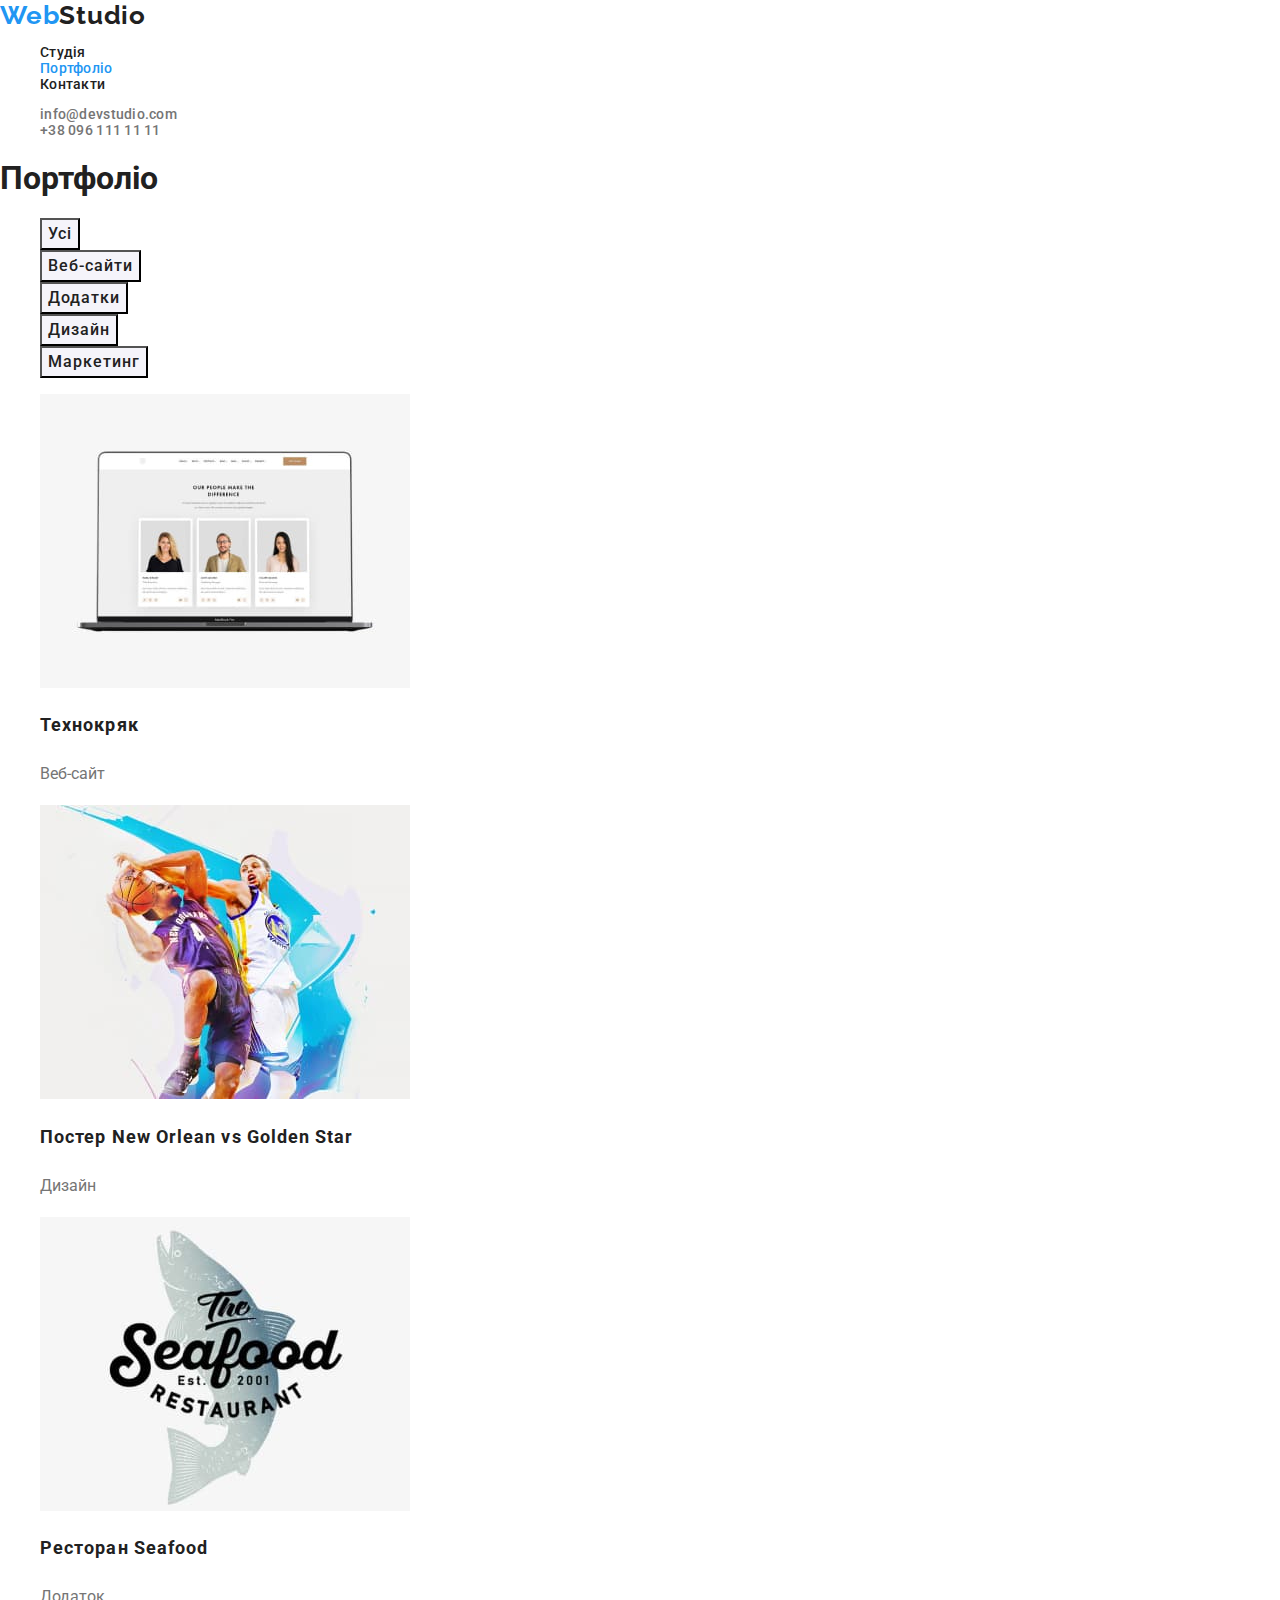
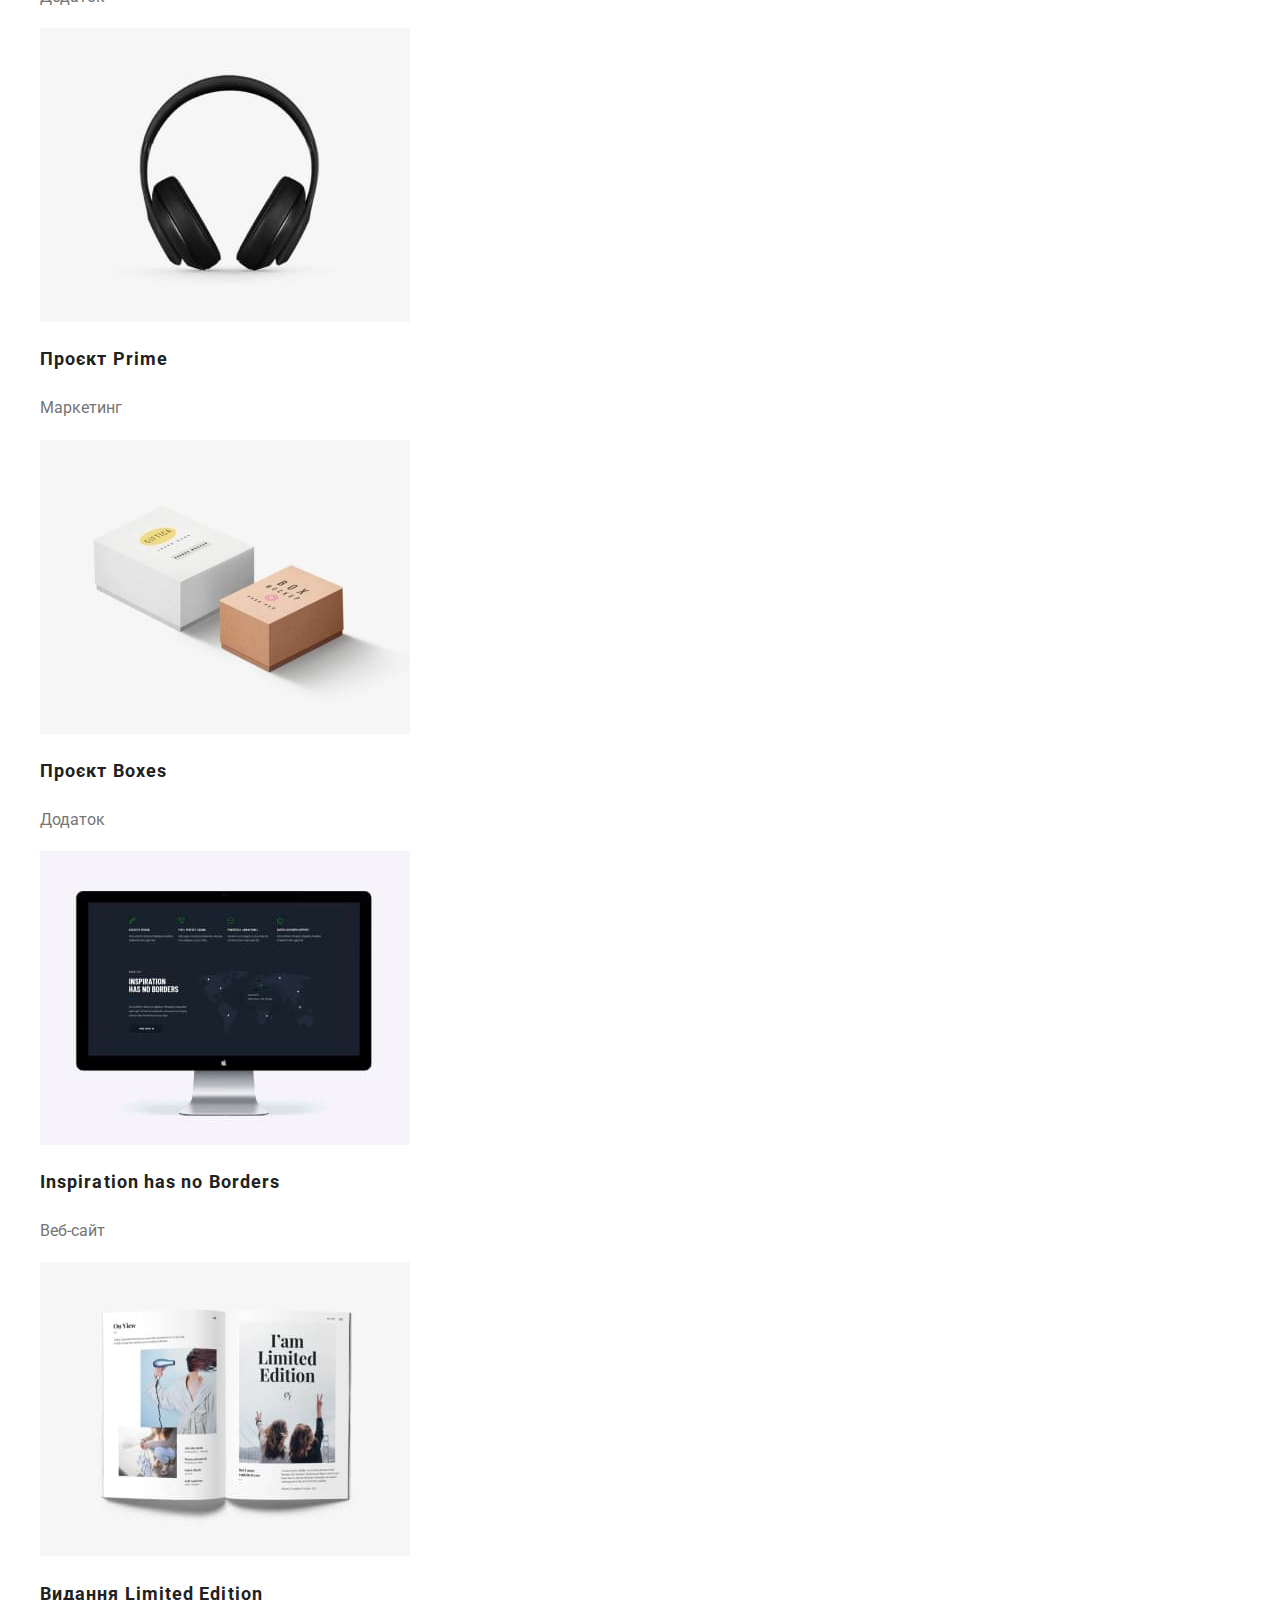
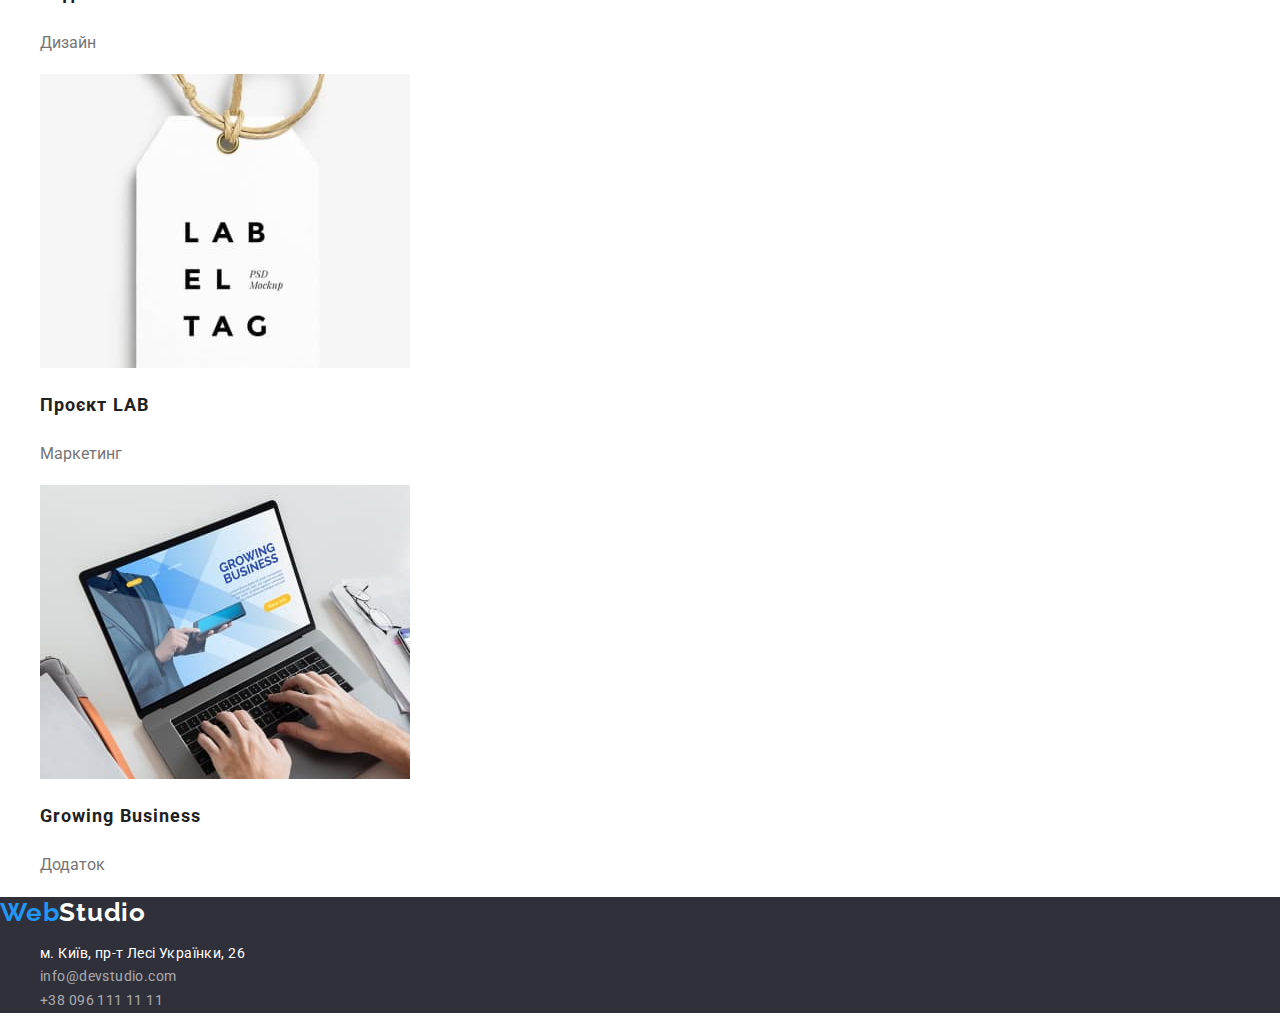
==== portfolio.html @ 696384c7 "go" ====
<!DOCTYPE html>
<html lang="uk">
  <head>
    <meta charset="UTF-8" />
    <meta http-equiv="X-UA-Compatible" content="IE=edge" />
    <meta name="viewport" content="width=device-width, initial-scale=1.0" />
    <link
      rel="stylesheet"
      href="https://cdnjs.cloudflare.com/ajax/libs/modern-normalize/1.0.0/modern-normalize.min.css"
    />
    <link rel="preconnect" href="https://fonts.googleapis.com" />
    <link rel="preconnect" href="https://fonts.gstatic.com" crossorigin />
    <link
      href="https://fonts.googleapis.com/css2?family=Raleway:wght@700&family=Roboto:wght@400;500;700;900&display=swap"
      rel="stylesheet"
    />
    <link rel="stylesheet" href="./css/styles.css" />
    <title>Портфоліо</title>
  </head>

  <body>
    <header class="page-header">
      <nav>
        <a href="./index.html" lang="en" class="logo"
          ><span class="logo-first-words">Web</span>Studio</a
        >

        <ul class="site-nav list">
          <li><a href="./index.html" class="link">Студія</a></li>
          <li><a href="./portfolio.html" class="link current">Портфоліо</a></li>
          <li><a href="" class="link">Контакти</a></li>
        </ul>
      </nav>

      <ul class="auth-nav list">
        <li><a href="mailto:info@devstudio.com" class="link">info@devstudio.com</a></li>
        <li><a href="tel:+380961111111" class="link">+38 096 111 11 11</a></li>
      </ul>
    </header>

    <main>
      <section class="section">
        <h1 class="section-title hidden">Портфоліо</h1>
        <ul class="page list">
          <li><button type="button" class="button second">Усі</button></li>
          <li><button type="button" class="button second">Веб-сайти</button></li>
          <li><button type="button" class="button second">Додатки</button></li>
          <li><button type="button" class="button second">Дизайн</button></li>
          <li><button type="button" class="button second">Маркетинг</button></li>
        </ul>

        <ul class="technology list">
          <li>
            <a href="#" class="link technology">
              <img src="./images/tehno.jpg" alt="Веб сайт у ноутбуці" width="370" height="294" />
              <h2 class="section-title technology">Технокряк</h2>
              <p class="technology prg">Веб-сайт</p>
            </a>
          </li>
          <li>
            <a href="#" class="link technology">
              <img src="./images/neworlean.jpg" alt="Баскетбол" width="370" height="294" />
              <h2 class="section-title technology">
                Постер <span lang="en">New Orlean vs Golden Star</span>
              </h2>
              <p class="technology prg">Дизайн</p>
            </a>
          </li>
          <li>
            <a href="#" class="link technology">
              <img src="./images/seafood.jpg" alt="Лого ресторану" width="370" height="294" />
              <h2 class="section-title technology">Ресторан <span lang="en">Seafood</span></h2>
              <p class="technology prg">Додаток</p>
            </a>
          </li>
          <li>
            <a href="#" class="link technology">
              <img src="./images/prime.jpg" alt="Бездротові навушники" width="370" height="294" />
              <h2 class="section-title technology">Проєкт <span lang="en">Prime</span></h2>
              <p class="technology prg">Маркетинг</p>
            </a>
          </li>
          <li>
            <a href="#" class="link technology">
              <img src="./images/boxes.jpg" alt="Коробки" width="370" height="294" />
              <h2 class="section-title technology">Проєкт <span lang="en">Boxes</span></h2>
              <p class="technology prg">Додаток</p>
            </a>
          </li>
          <li>
            <a href="#" class="link technology">
              <img src="./images/borders.jpg" alt="Моноблок" width="370" height="294" />
              <h2 class="section-title technology" lang="en">Inspiration has no Borders</h2>
              <p class="technology prg">Веб-сайт</p>
            </a>
          </li>
          <li>
            <a href="#" class="link technology">
              <img src="./images/limited.jpg" alt="Відкритий журнал" width="370" height="294" />
              <h2 class="section-title technology">
                Видання <span lang="en">Limited Edition</span>
              </h2>
              <p class="technology prg">Дизайн</p>
            </a>
          </li>
          <li>
            <a href="#" class="link technology">
              <img src="./images/lab.jpg" alt="Етикетка" width="370" height="294" />
              <h2 class="section-title technology">Проєкт LAB</h2>
              <p class="technology prg">Маркетинг</p>
            </a>
          </li>
          <li>
            <a href="#" class="link technology">
              <img src="./images/business.jpg" alt="Друк на ноутбуці" width="370" height="294" />
              <h2 class="section-title technology" lang="en">Growing Business</h2>
              <p class="technology prg">Додаток</p>
            </a>
          </li>
        </ul>
      </section>
    </main>

    <footer class="page-footer">
      <a href="./index.html" lang="en" class="logo-footer"
        ><span class="logo-first-words">Web</span>Studio</a
      >

      <address class="footer-address">
        <ul class="footer-address list">
          <li>
            <a
              class="link-place"
              href="https://goo.gl/maps/CPtrU1FHBa2aNyZL9"
              target="_blank"
              rel="noopener noreferrer nofollow"
              >м. Київ, пр-т Лесі Українки, 26</a
            >
          </li>
          <li><a href="mailto:info@devstudio.com" class="link footer">info@devstudio.com</a></li>
          <li><a href="tel:+380961111111" class="link footer">+38 096 111 11 11</a></li>
        </ul>
      </address>
    </footer>
  </body>
</html>
---- css/styles.css ----
:root {
  --black: #212121;
  --p-color: #757575;
  --main-white: #ffffff;
  --blue: #2196f3;
  --color-a-ftr: rgba(255, 255, 255, 0.6);
  --bg-batton: #f5f4fa;
  --color-ftr: #2f303a;
  --main-bg: #f5f5f5;
  --not-main-bg: #f5f4fa;
  --active-btn: #188ce8;
}

body {
  background-color: var(--main-white);
  color: var(--black);

  font-family: Roboto, sans-serif;
}

/* all */

.section-title {
  color: var(--black);
}

.prg {
  color: var(--p-color);
}

.link {
  text-decoration: none;
}

.list {
  list-style: none;
}

/* header */

.page-header {
  background-color: var(--main-white);
  letter-spacing: 0.02em;
  font-weight: 500;
  font-size: 14px;
  line-height: 1.14;
}

.logo {
  color: var(--black);
  font-family: Raleway, sans-serif;
  letter-spacing: 0.03em;
  font-weight: 700;
  font-size: 26px;
  line-height: 1.19;
  text-decoration: none;
}

.logo-footer {
  color: var(--main-white);
  font-family: Raleway, sans-serif;
  letter-spacing: 0.03em;
  font-weight: 700;
  font-size: 26px;
  line-height: 1.19;
  text-decoration: none;
}

.logo-first-words {
  color: var(--blue);
}

.site-nav .link {
  color: var(--black);
}

.auth-nav .link {
  color: var(--p-color);
}

.auth-nav .link:hover,
.auth-nav .link:focus,
.site-nav .link:hover,
.site-nav .link:focus,
.site-nav .link.current {
  color: var(--blue);
}

/* Main */

.hero {
  background-color: var(--color-ftr);

  text-align: center;
}

.hero-title {
  color: white;
  letter-spacing: 0.06em;
  font-weight: 900;
  font-size: 44px;
  line-height: 1.36;
  text-transform: uppercase;
}

/* button */

.button {
  background-color: var(--blue);
  color: var(--main-white);
  cursor: pointer;
  letter-spacing: 0.06em;
  font-weight: 700;
  font-size: 16px;
  line-height: 1.87;
}

.button.second {
  color: var(--black);
  background-color: var(--bg-batton);
  font-weight: 500;
  font-size: 16px;
  line-height: 1.62;
  font-family: inherit;
}

.button.second:hover,
.button.second:focus {
  background-color: var(--blue);
  color: var(--main-white);
}

.button:hover,
.button:focus {
  background-color: var(--active-btn);
  color: var(--main-white);
}

/* features */

.features {
  list-style: none;
}

.features .title {
  color: var(--black);
  font-weight: 700;
  font-size: 14px;
  line-height: 1.14;
  letter-spacing: 0.03em;
  text-transform: uppercase;
}

.features.prg {
  color: var(--p-color);
  font-size: 14px;
  line-height: 1.71;
  letter-spacing: 0.03em;
}

/* examples */

.section-title.examples,
.section-title.team {
  font-weight: 700;
  font-size: 36px;
  line-height: 1.16;
  letter-spacing: 0.03em;

  text-align: center;
}

/* team */

.section.team {
  background-color: var(--bg-batton);
}

.team-title {
  font-weight: 500;
  font-size: 16px;
  line-height: 1.18;
  letter-spacing: 0.03em;
}

.team.prg {
  font-size: 16px;
  line-height: 1.18;
  letter-spacing: 0.03em;
}

.team-bgr {
  background-color: var(--main-white);
}

/* footer */

.page-footer {
  background-color: var(--color-ftr);
}

.footer-address {
  font-size: 14px;
  line-height: 1.71;
  font-style: normal;
  text-decoration: none;
}

.link-place {
  color: var(--main-white);
  letter-spacing: 0.03em;

  text-decoration: none;
}

.link.footer {
  color: var(--color-a-ftr);
  letter-spacing: 0.03em;
}

.link-place:hover,
.link-place:focus,
.link.footer:hover,
.link.footer:focus {
  color: var(--blue);
}

/* tehnology */

.link.technology {
  text-decoration: none;
}

.section-title.technology {
  font-weight: 700;
  font-size: 18px;
  line-height: 2;
  letter-spacing: 0.06em;
}

.technology.prg {
  font-weight: 400;
  font-size: 16px;
  line-height: 1.88;
}
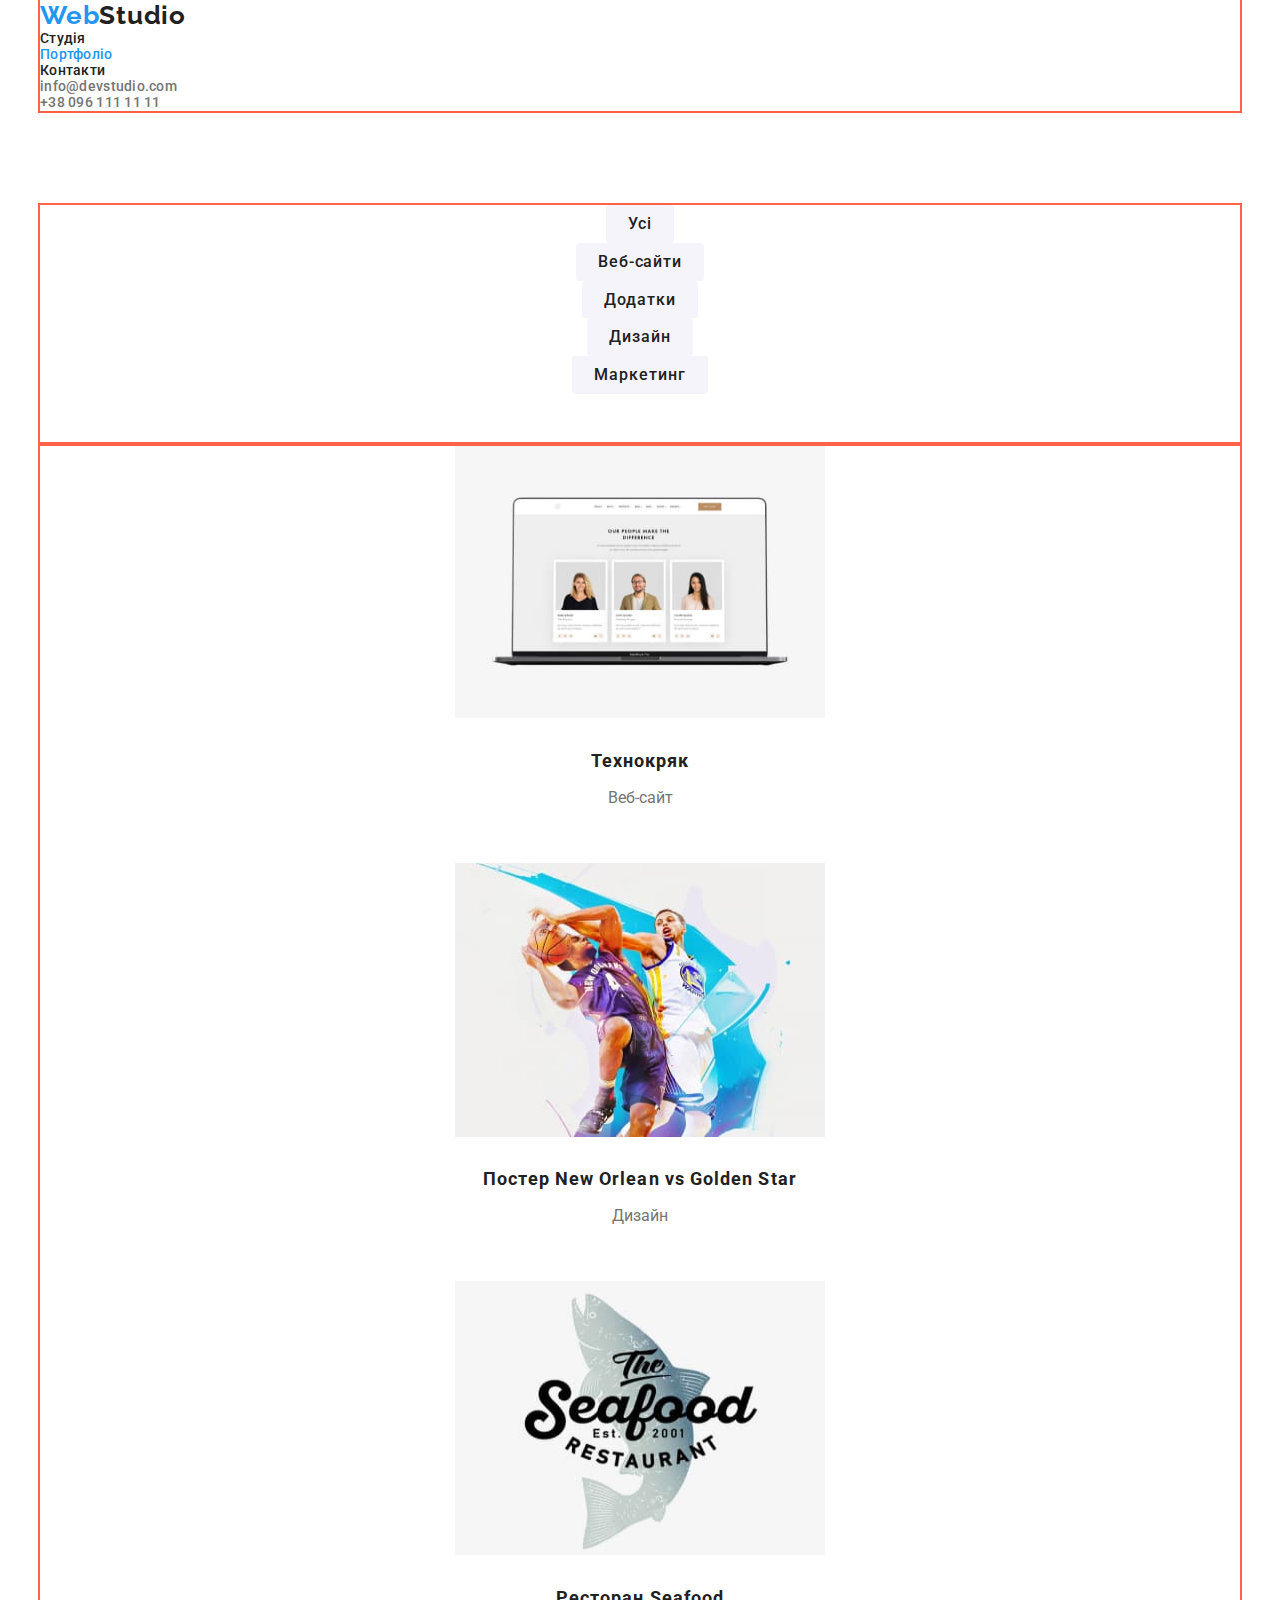
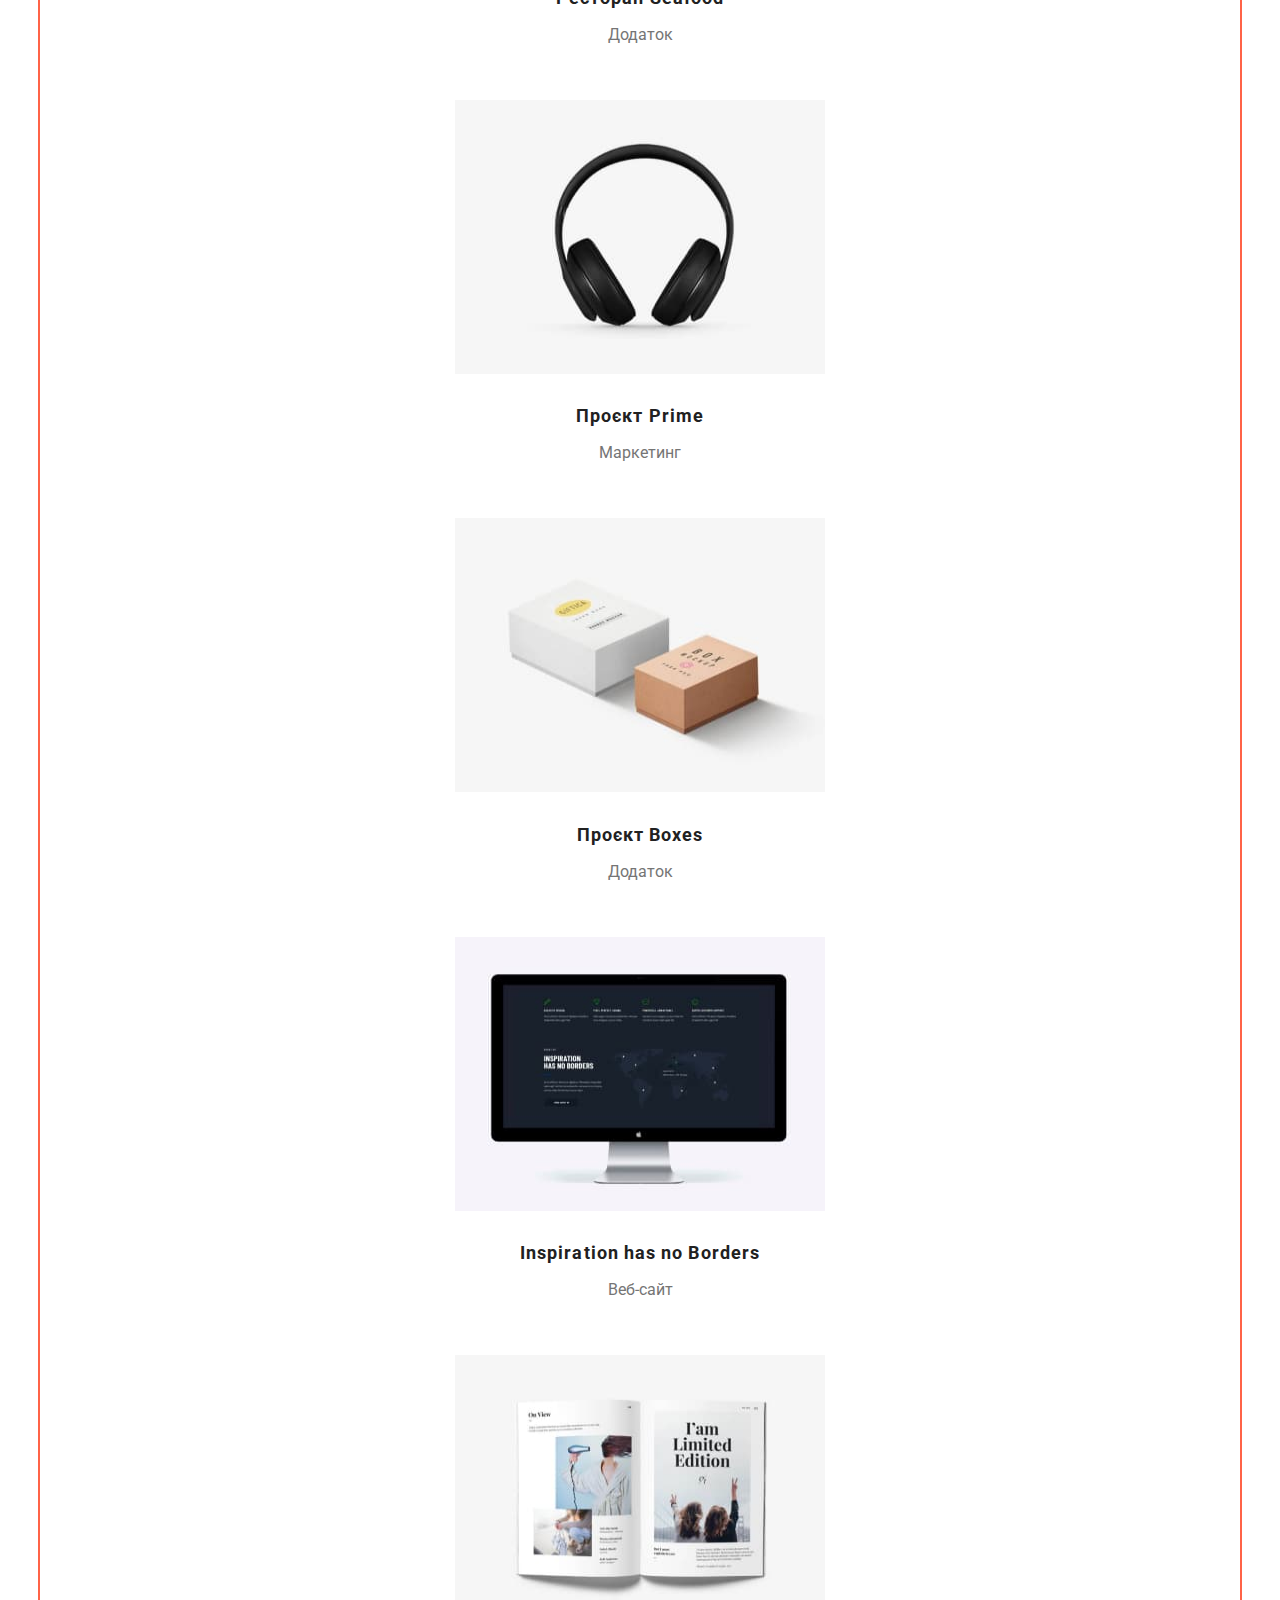
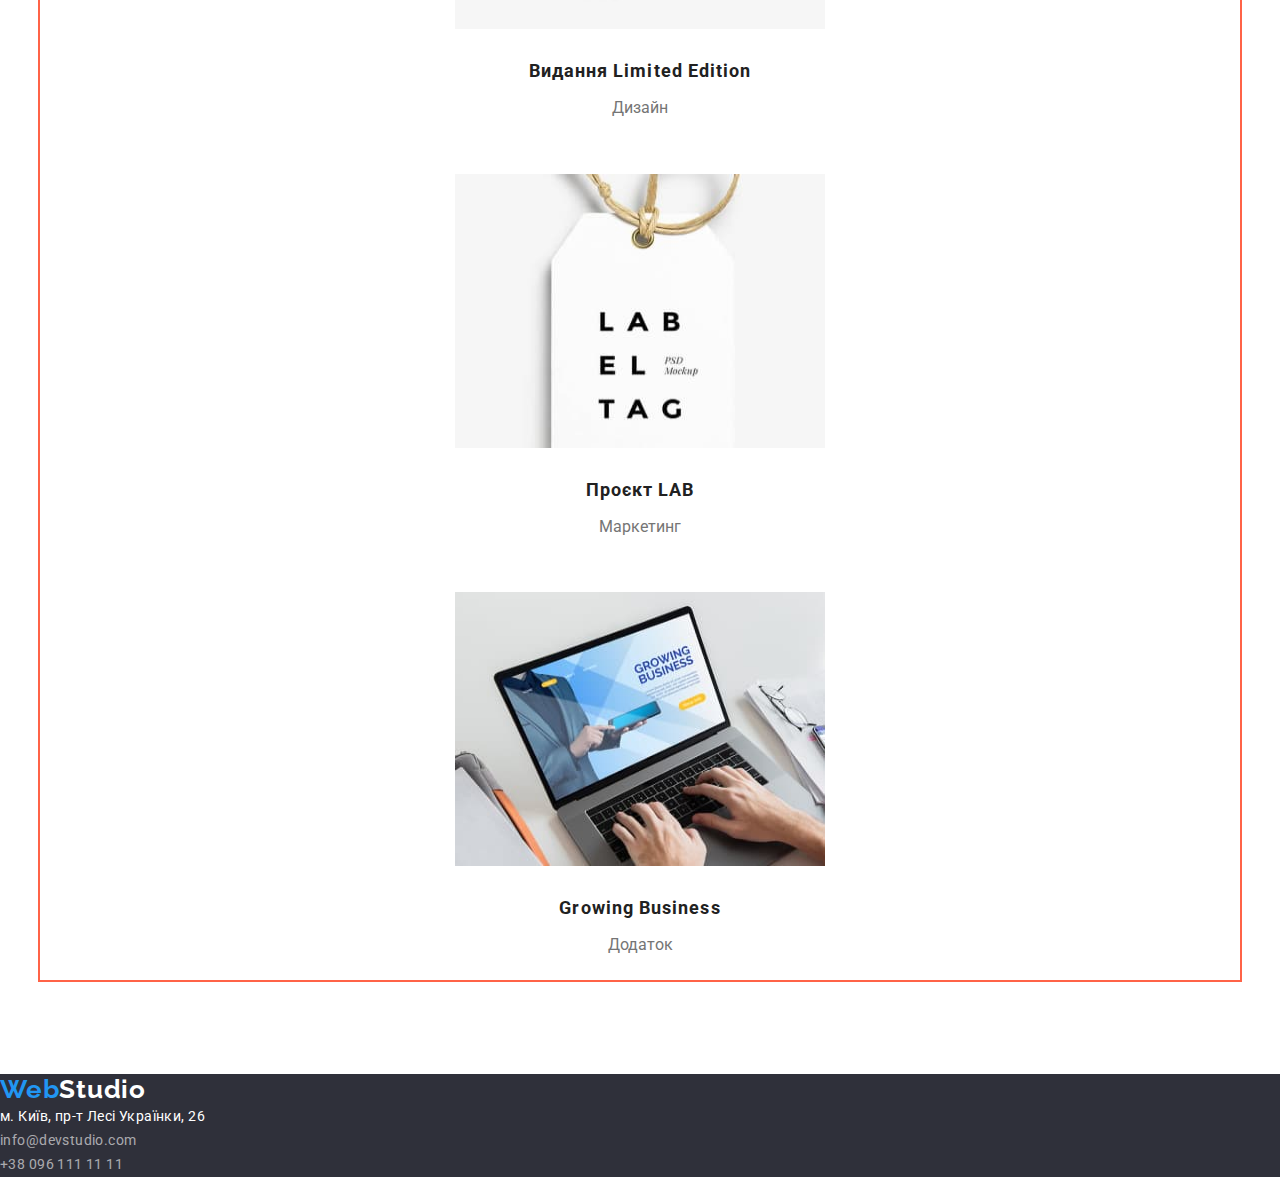
==== commit 4998e635: "work" ====
--- a/portfolio.html
+++ b/portfolio.html
@@ -20,104 +20,182 @@
 
   <body>
     <header class="page-header">
-      <nav>
-        <a href="./index.html" lang="en" class="logo"
-          ><span class="logo-first-words">Web</span>Studio</a
-        >
-
-        <ul class="site-nav list">
-          <li><a href="./index.html" class="link">Студія</a></li>
-          <li><a href="./portfolio.html" class="link current">Портфоліо</a></li>
-          <li><a href="" class="link">Контакти</a></li>
+      <div class="conteiner">
+        <nav>
+          <a href="./index.html" lang="en" class="logo"
+            ><span class="logo-first-words">Web</span>Studio</a
+          >
+
+          <ul class="site-nav list">
+            <li><a href="./index.html" class="link">Студія</a></li>
+            <li><a href="./portfolio.html" class="link current">Портфоліо</a></li>
+            <li><a href="" class="link">Контакти</a></li>
+          </ul>
+        </nav>
+
+        <ul class="auth-nav list">
+          <li><a href="mailto:info@devstudio.com" class="link">info@devstudio.com</a></li>
+          <li><a href="tel:+380961111111" class="link">+38 096 111 11 11</a></li>
         </ul>
-      </nav>
-
-      <ul class="auth-nav list">
-        <li><a href="mailto:info@devstudio.com" class="link">info@devstudio.com</a></li>
-        <li><a href="tel:+380961111111" class="link">+38 096 111 11 11</a></li>
-      </ul>
+      </div>
     </header>
 
     <main>
       <section class="section">
-        <h1 class="section-title hidden">Портфоліо</h1>
-        <ul class="page list">
-          <li><button type="button" class="button second">Усі</button></li>
-          <li><button type="button" class="button second">Веб-сайти</button></li>
-          <li><button type="button" class="button second">Додатки</button></li>
-          <li><button type="button" class="button second">Дизайн</button></li>
-          <li><button type="button" class="button second">Маркетинг</button></li>
-        </ul>
-
-        <ul class="technology list">
-          <li>
-            <a href="#" class="link technology">
-              <img src="./images/tehno.jpg" alt="Веб сайт у ноутбуці" width="370" height="294" />
-              <h2 class="section-title technology">Технокряк</h2>
-              <p class="technology prg">Веб-сайт</p>
-            </a>
-          </li>
-          <li>
-            <a href="#" class="link technology">
-              <img src="./images/neworlean.jpg" alt="Баскетбол" width="370" height="294" />
-              <h2 class="section-title technology">
-                Постер <span lang="en">New Orlean vs Golden Star</span>
-              </h2>
-              <p class="technology prg">Дизайн</p>
-            </a>
-          </li>
-          <li>
-            <a href="#" class="link technology">
-              <img src="./images/seafood.jpg" alt="Лого ресторану" width="370" height="294" />
-              <h2 class="section-title technology">Ресторан <span lang="en">Seafood</span></h2>
-              <p class="technology prg">Додаток</p>
-            </a>
-          </li>
-          <li>
-            <a href="#" class="link technology">
-              <img src="./images/prime.jpg" alt="Бездротові навушники" width="370" height="294" />
-              <h2 class="section-title technology">Проєкт <span lang="en">Prime</span></h2>
-              <p class="technology prg">Маркетинг</p>
-            </a>
-          </li>
-          <li>
-            <a href="#" class="link technology">
-              <img src="./images/boxes.jpg" alt="Коробки" width="370" height="294" />
-              <h2 class="section-title technology">Проєкт <span lang="en">Boxes</span></h2>
-              <p class="technology prg">Додаток</p>
-            </a>
-          </li>
-          <li>
-            <a href="#" class="link technology">
-              <img src="./images/borders.jpg" alt="Моноблок" width="370" height="294" />
-              <h2 class="section-title technology" lang="en">Inspiration has no Borders</h2>
-              <p class="technology prg">Веб-сайт</p>
-            </a>
-          </li>
-          <li>
-            <a href="#" class="link technology">
-              <img src="./images/limited.jpg" alt="Відкритий журнал" width="370" height="294" />
-              <h2 class="section-title technology">
-                Видання <span lang="en">Limited Edition</span>
-              </h2>
-              <p class="technology prg">Дизайн</p>
-            </a>
-          </li>
-          <li>
-            <a href="#" class="link technology">
-              <img src="./images/lab.jpg" alt="Етикетка" width="370" height="294" />
-              <h2 class="section-title technology">Проєкт LAB</h2>
-              <p class="technology prg">Маркетинг</p>
-            </a>
-          </li>
-          <li>
-            <a href="#" class="link technology">
-              <img src="./images/business.jpg" alt="Друк на ноутбуці" width="370" height="294" />
-              <h2 class="section-title technology" lang="en">Growing Business</h2>
-              <p class="technology prg">Додаток</p>
-            </a>
-          </li>
-        </ul>
+        <div class="conteiner page-list">
+          <h1 hidden class="section-title">Портфоліо</h1>
+          <ul class="page list">
+            <li><button type="button" class="button second">Усі</button></li>
+            <li><button type="button" class="button second">Веб-сайти</button></li>
+            <li><button type="button" class="button second">Додатки</button></li>
+            <li><button type="button" class="button second">Дизайн</button></li>
+            <li><button type="button" class="button second">Маркетинг</button></li>
+          </ul>
+        </div>
+
+        <div class="conteiner">
+          <ul class="technology list">
+            <div class="technology-box">
+              <li>
+                <a href="#" class="link technology">
+                  <img
+                    src="./images/tehno.jpg"
+                    alt="Веб сайт у ноутбуці"
+                    width="370"
+                    height="294"
+                    class="img-technology"
+                  />
+                  <h2 class="section-title technology">Технокряк</h2>
+                  <p class="technology prg">Веб-сайт</p>
+                </a>
+              </li>
+            </div>
+            <div class="technology-box">
+              <li>
+                <a href="#" class="link technology">
+                  <img
+                    src="./images/neworlean.jpg"
+                    alt="Баскетбол"
+                    width="370"
+                    height="294"
+                    class="img-technology"
+                  />
+                  <h2 class="section-title technology">
+                    Постер <span lang="en">New Orlean vs Golden Star</span>
+                  </h2>
+                  <p class="technology prg">Дизайн</p>
+                </a>
+              </li>
+            </div>
+            <div class="technology-box">
+              <li>
+                <a href="#" class="link technology">
+                  <img
+                    src="./images/seafood.jpg"
+                    alt="Лого ресторану"
+                    width="370"
+                    height="294"
+                    class="img-technology"
+                  />
+                  <h2 class="section-title technology">Ресторан <span lang="en">Seafood</span></h2>
+                  <p class="technology prg">Додаток</p>
+                </a>
+              </li>
+            </div>
+            <div class="technology-box">
+              <li>
+                <a href="#" class="link technology">
+                  <img
+                    src="./images/prime.jpg"
+                    alt="Бездротові навушники"
+                    width="370"
+                    height="294"
+                    class="img-technology"
+                  />
+                  <h2 class="section-title technology">Проєкт <span lang="en">Prime</span></h2>
+                  <p class="technology prg">Маркетинг</p>
+                </a>
+              </li>
+            </div>
+            <div class="technology-box">
+              <li>
+                <a href="#" class="link technology">
+                  <img
+                    src="./images/boxes.jpg"
+                    alt="Коробки"
+                    width="370"
+                    height="294"
+                    class="img-technology"
+                  />
+                  <h2 class="section-title technology">Проєкт <span lang="en">Boxes</span></h2>
+                  <p class="technology prg">Додаток</p>
+                </a>
+              </li>
+            </div>
+            <div class="technology-box">
+              <li>
+                <a href="#" class="link technology">
+                  <img
+                    src="./images/borders.jpg"
+                    alt="Моноблок"
+                    width="370"
+                    height="294"
+                    class="img-technology"
+                  />
+                  <h2 class="section-title technology" lang="en">Inspiration has no Borders</h2>
+                  <p class="technology prg">Веб-сайт</p>
+                </a>
+              </li>
+            </div>
+            <div class="technology-box">
+              <li>
+                <a href="#" class="link technology">
+                  <img
+                    src="./images/limited.jpg"
+                    alt="Відкритий журнал"
+                    width="370"
+                    height="294"
+                    class="img-technology"
+                  />
+                  <h2 class="section-title technology">
+                    Видання <span lang="en">Limited Edition</span>
+                  </h2>
+                  <p class="technology prg">Дизайн</p>
+                </a>
+              </li>
+            </div>
+            <div class="technology-box">
+              <li>
+                <a href="#" class="link technology">
+                  <img
+                    src="./images/lab.jpg"
+                    alt="Етикетка"
+                    width="370"
+                    height="294"
+                    class="img-technology"
+                  />
+                  <h2 class="section-title technology">Проєкт LAB</h2>
+                  <p class="technology prg">Маркетинг</p>
+                </a>
+              </li>
+            </div>
+            <div class="technology-box last">
+              <li>
+                <a href="#" class="link technology">
+                  <img
+                    src="./images/business.jpg"
+                    alt="Друк на ноутбуці"
+                    width="370"
+                    height="294"
+                    class="img-technology"
+                  />
+                  <h2 class="section-title technology" lang="en">Growing Business</h2>
+                  <p class="technology prg">Додаток</p>
+                </a>
+              </li>
+            </div>
+          </ul>
+        </div>
       </section>
     </main>
 
--- a/css/styles.css
+++ b/css/styles.css
@@ -18,14 +18,43 @@
   font-family: Roboto, sans-serif;
 }
 
+/* ALL POSItION */
+
+.conteiner {
+  margin-left: auto;
+  margin-right: auto;
+  width: 1200px;
+  outline: 2px solid tomato;
+}
+
 /* all */
 
+.section {
+  padding-top: 94px;
+  padding-bottom: 94px;
+  text-align: center;
+}
+
+.section.no-padding {
+  padding-top: 0;
+  padding-bottom: 94px;
+}
+
 .section-title {
   color: var(--black);
+  margin-top: 0;
+  margin-bottom: 50px;
+}
+
+.title {
+  margin-top: 0;
+  margin-bottom: 10px;
 }
 
 .prg {
   color: var(--p-color);
+  margin-top: 0;
+  margin-bottom: 0;
 }
 
 .link {
@@ -34,6 +63,8 @@
 
 .list {
   list-style: none;
+  padding: 0;
+  margin: 0;
 }
 
 /* header */
@@ -88,6 +119,8 @@
 
 /* Main */
 
+/* HERO */
+
 .hero {
   background-color: var(--color-ftr);
 
@@ -95,6 +128,8 @@
 }
 
 .hero-title {
+  margin-top: 0;
+  margin-bottom: 30;
   color: white;
   letter-spacing: 0.06em;
   font-weight: 900;
@@ -109,10 +144,13 @@
   background-color: var(--blue);
   color: var(--main-white);
   cursor: pointer;
+  border: inherit;
   letter-spacing: 0.06em;
   font-weight: 700;
   font-size: 16px;
   line-height: 1.87;
+  border-radius: 4px;
+  padding: 10px 32px;
 }
 
 .button.second {
@@ -122,12 +160,18 @@
   font-size: 16px;
   line-height: 1.62;
   font-family: inherit;
+  border: 1px inherit;
+  border-radius: 4px;
+  padding: 6px 22px;
 }
 
 .button.second:hover,
 .button.second:focus {
   background-color: var(--blue);
   color: var(--main-white);
+  box-shadow: 0px 3px 1px rgba(0, 0, 0, 0.1), 0px 1px 2px rgba(0, 0, 0, 0.08),
+    0px 2px 2px rgba(0, 0, 0, 0.12);
+  padding: 6px 25px;
 }
 
 .button:hover,
@@ -225,10 +269,20 @@
   color: var(--blue);
 }
 
+/* Page list */
+
+.conteiner.page-list {
+  padding-bottom: 50px;
+}
+
 /* tehnology */
 
 .link.technology {
   text-decoration: none;
+}
+
+.img-technology {
+  padding-bottom: 20px;
 }
 
 .section-title.technology {
@@ -236,10 +290,21 @@
   font-size: 18px;
   line-height: 2;
   letter-spacing: 0.06em;
+  padding-bottom: 4px;
+  margin: 0;
 }
 
 .technology.prg {
   font-weight: 400;
   font-size: 16px;
   line-height: 1.88;
-}
+  padding-bottom: 20px;
+}
+
+.technology-box {
+  margin-bottom: 30px;
+}
+
+.technology-box.last {
+  margin-bottom: 0;
+}
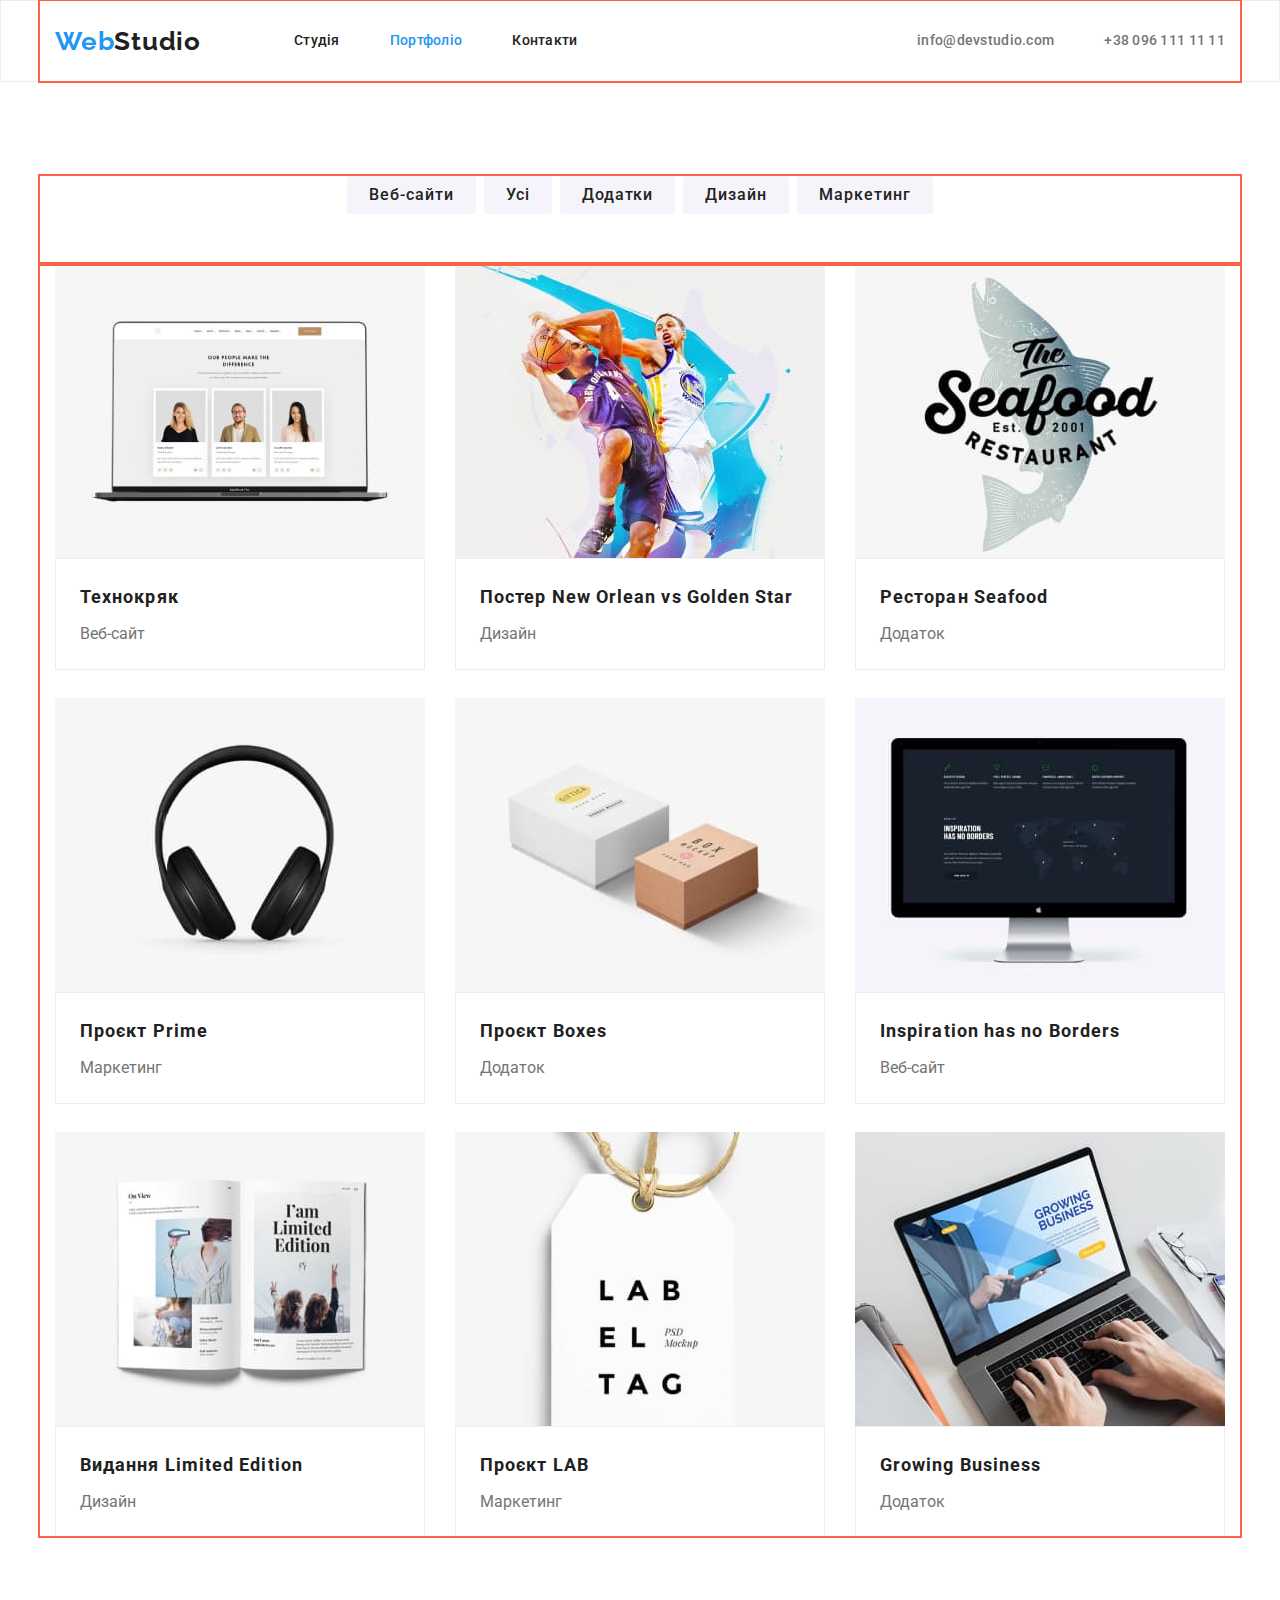
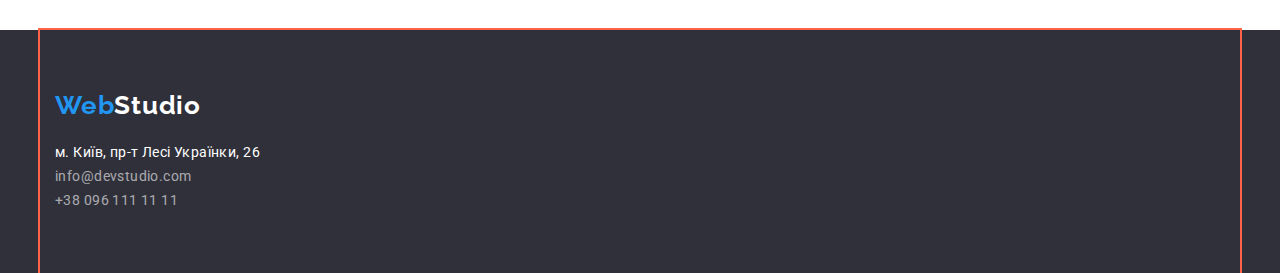
==== commit 50305436: "go" ====
--- a/portfolio.html
+++ b/portfolio.html
@@ -20,22 +20,24 @@
 
   <body>
     <header class="page-header">
-      <div class="conteiner">
-        <nav>
+      <div class="conteiner main-nav">
+        <nav class="logo-nav">
           <a href="./index.html" lang="en" class="logo"
             ><span class="logo-first-words">Web</span>Studio</a
           >
 
           <ul class="site-nav list">
-            <li><a href="./index.html" class="link">Студія</a></li>
-            <li><a href="./portfolio.html" class="link current">Портфоліо</a></li>
-            <li><a href="" class="link">Контакти</a></li>
+            <li class="item first"><a href="./index.html" class="link">Студія</a></li>
+            <li class="item"><a href="./portfolio.html" class="link current">Портфоліо</a></li>
+            <li class="item"><a href="" class="link">Контакти</a></li>
           </ul>
         </nav>
 
         <ul class="auth-nav list">
-          <li><a href="mailto:info@devstudio.com" class="link">info@devstudio.com</a></li>
-          <li><a href="tel:+380961111111" class="link">+38 096 111 11 11</a></li>
+          <li class="item">
+            <a href="mailto:info@devstudio.com" class="link">info@devstudio.com</a>
+          </li>
+          <li class="item"><a href="tel:+380961111111" class="link">+38 096 111 11 11</a></li>
         </ul>
       </div>
     </header>
@@ -45,18 +47,18 @@
         <div class="conteiner page-list">
           <h1 hidden class="section-title">Портфоліо</h1>
           <ul class="page list">
-            <li><button type="button" class="button second">Усі</button></li>
-            <li><button type="button" class="button second">Веб-сайти</button></li>
-            <li><button type="button" class="button second">Додатки</button></li>
-            <li><button type="button" class="button second">Дизайн</button></li>
-            <li><button type="button" class="button second">Маркетинг</button></li>
+            <li class="item"><button type="button" class="button second">Веб-сайти</button></li>
+            <li class="item"><button type="button" class="button second">Усі</button></li>
+            <li class="item"><button type="button" class="button second">Додатки</button></li>
+            <li class="item"><button type="button" class="button second">Дизайн</button></li>
+            <li class="item"><button type="button" class="button second">Маркетинг</button></li>
           </ul>
         </div>
 
         <div class="conteiner">
           <ul class="technology list">
             <div class="technology-box">
-              <li>
+              <li class="item">
                 <a href="#" class="link technology">
                   <img
                     src="./images/tehno.jpg"
@@ -65,8 +67,10 @@
                     height="294"
                     class="img-technology"
                   />
-                  <h2 class="section-title technology">Технокряк</h2>
-                  <p class="technology prg">Веб-сайт</p>
+                  <div class="technology-description">
+                    <h2 class="section-title technology">Технокряк</h2>
+                    <p class="technology prg">Веб-сайт</p>
+                  </div>
                 </a>
               </li>
             </div>
@@ -80,10 +84,12 @@
                     height="294"
                     class="img-technology"
                   />
-                  <h2 class="section-title technology">
-                    Постер <span lang="en">New Orlean vs Golden Star</span>
-                  </h2>
-                  <p class="technology prg">Дизайн</p>
+                  <div class="technology-description">
+                    <h2 class="section-title technology">
+                      Постер <span lang="en">New Orlean vs Golden Star</span>
+                    </h2>
+                    <p class="technology prg">Дизайн</p>
+                  </div>
                 </a>
               </li>
             </div>
@@ -97,8 +103,12 @@
                     height="294"
                     class="img-technology"
                   />
-                  <h2 class="section-title technology">Ресторан <span lang="en">Seafood</span></h2>
-                  <p class="technology prg">Додаток</p>
+                  <div class="technology-description">
+                    <h2 class="section-title technology">
+                      Ресторан <span lang="en">Seafood</span>
+                    </h2>
+                    <p class="technology prg">Додаток</p>
+                  </div>
                 </a>
               </li>
             </div>
@@ -112,8 +122,10 @@
                     height="294"
                     class="img-technology"
                   />
-                  <h2 class="section-title technology">Проєкт <span lang="en">Prime</span></h2>
-                  <p class="technology prg">Маркетинг</p>
+                  <div class="technology-description">
+                    <h2 class="section-title technology">Проєкт <span lang="en">Prime</span></h2>
+                    <p class="technology prg">Маркетинг</p>
+                  </div>
                 </a>
               </li>
             </div>
@@ -127,8 +139,10 @@
                     height="294"
                     class="img-technology"
                   />
-                  <h2 class="section-title technology">Проєкт <span lang="en">Boxes</span></h2>
-                  <p class="technology prg">Додаток</p>
+                  <div class="technology-description">
+                    <h2 class="section-title technology">Проєкт <span lang="en">Boxes</span></h2>
+                    <p class="technology prg">Додаток</p>
+                  </div>
                 </a>
               </li>
             </div>
@@ -142,8 +156,10 @@
                     height="294"
                     class="img-technology"
                   />
-                  <h2 class="section-title technology" lang="en">Inspiration has no Borders</h2>
-                  <p class="technology prg">Веб-сайт</p>
+                  <div class="technology-description">
+                    <h2 class="section-title technology" lang="en">Inspiration has no Borders</h2>
+                    <p class="technology prg">Веб-сайт</p>
+                  </div>
                 </a>
               </li>
             </div>
@@ -157,10 +173,12 @@
                     height="294"
                     class="img-technology"
                   />
-                  <h2 class="section-title technology">
-                    Видання <span lang="en">Limited Edition</span>
-                  </h2>
-                  <p class="technology prg">Дизайн</p>
+                  <div class="technology-description">
+                    <h2 class="section-title technology">
+                      Видання <span lang="en">Limited Edition</span>
+                    </h2>
+                    <p class="technology prg">Дизайн</p>
+                  </div>
                 </a>
               </li>
             </div>
@@ -174,12 +192,14 @@
                     height="294"
                     class="img-technology"
                   />
-                  <h2 class="section-title technology">Проєкт LAB</h2>
-                  <p class="technology prg">Маркетинг</p>
-                </a>
-              </li>
-            </div>
-            <div class="technology-box last">
+                  <div class="technology-description">
+                    <h2 class="section-title technology">Проєкт LAB</h2>
+                    <p class="technology prg">Маркетинг</p>
+                  </div>
+                </a>
+              </li>
+            </div>
+            <div class="technology-box">
               <li>
                 <a href="#" class="link technology">
                   <img
@@ -189,8 +209,10 @@
                     height="294"
                     class="img-technology"
                   />
-                  <h2 class="section-title technology" lang="en">Growing Business</h2>
-                  <p class="technology prg">Додаток</p>
+                  <div class="technology-description">
+                    <h2 class="section-title technology" lang="en">Growing Business</h2>
+                    <p class="technology prg">Додаток</p>
+                  </div>
                 </a>
               </li>
             </div>
@@ -200,25 +222,29 @@
     </main>
 
     <footer class="page-footer">
-      <a href="./index.html" lang="en" class="logo-footer"
-        ><span class="logo-first-words">Web</span>Studio</a
-      >
-
-      <address class="footer-address">
-        <ul class="footer-address list">
-          <li>
-            <a
-              class="link-place"
-              href="https://goo.gl/maps/CPtrU1FHBa2aNyZL9"
-              target="_blank"
-              rel="noopener noreferrer nofollow"
-              >м. Київ, пр-т Лесі Українки, 26</a
-            >
-          </li>
-          <li><a href="mailto:info@devstudio.com" class="link footer">info@devstudio.com</a></li>
-          <li><a href="tel:+380961111111" class="link footer">+38 096 111 11 11</a></li>
-        </ul>
-      </address>
+      <div class="conteiner footer">
+        <div class="box-footer-logo">
+          <a href="./index.html" lang="en" class="logo-footer"
+            ><span class="logo-first-words">Web</span>Studio</a
+          >
+        </div>
+
+        <address class="footer-address">
+          <ul class="footer-address list">
+            <li>
+              <a
+                class="link-place"
+                href="https://goo.gl/maps/CPtrU1FHBa2aNyZL9"
+                target="_blank"
+                rel="noopener noreferrer nofollow"
+                >м. Київ, пр-т Лесі Українки, 26</a
+              >
+            </li>
+            <li><a href="mailto:info@devstudio.com" class="link footer">info@devstudio.com</a></li>
+            <li><a href="tel:+380961111111" class="link footer">+38 096 111 11 11</a></li>
+          </ul>
+        </address>
+      </div>
     </footer>
   </body>
 </html>
--- a/css/styles.css
+++ b/css/styles.css
@@ -9,6 +9,8 @@
   --main-bg: #f5f5f5;
   --not-main-bg: #f5f4fa;
   --active-btn: #188ce8;
+  --border-header: #ececec;
+  --border-technology-list: #eeeeee;
 }
 
 body {
@@ -25,6 +27,20 @@
   margin-right: auto;
   width: 1200px;
   outline: 2px solid tomato;
+  padding-left: 15px;
+  padding-right: 15px;
+}
+
+/* main nav */
+
+.logo-nav {
+  display: flex;
+  align-items: center;
+}
+
+.main-nav {
+  display: flex;
+  align-items: center;
 }
 
 /* all */
@@ -75,6 +91,7 @@
   font-weight: 500;
   font-size: 14px;
   line-height: 1.14;
+  border: 1px solid var(--border-header);
 }
 
 .logo {
@@ -102,11 +119,17 @@
 }
 
 .site-nav .link {
-  color: var(--black);
+  display: block;
+  color: var(--black);
+  padding-top: 32px;
+  padding-bottom: 32px;
 }
 
 .auth-nav .link {
+  display: block;
   color: var(--p-color);
+  padding-top: 32px;
+  padding-bottom: 32px;
 }
 
 .auth-nav .link:hover,
@@ -117,7 +140,26 @@
   color: var(--blue);
 }
 
-/* Main */
+.site-nav {
+  display: flex;
+}
+
+.auth-nav {
+  display: flex;
+  margin-left: auto;
+}
+
+.site-nav .item + .item {
+  margin-left: 50px;
+}
+
+.site-nav .item:first-child {
+  margin-left: 93px;
+}
+
+.auth-nav .item + .item {
+  margin-left: 50px;
+}
 
 /* HERO */
 
@@ -125,6 +167,11 @@
   background-color: var(--color-ftr);
 
   text-align: center;
+}
+
+.section.hero {
+  padding-top: 200px;
+  padding-bottom: 200px;
 }
 
 .hero-title {
@@ -182,6 +229,20 @@
 
 /* features */
 
+.features.list {
+  display: flex;
+  text-align: left;
+  /* justify-content: space-between; */
+}
+
+.features.list .item {
+  width: 270px;
+}
+
+.features.list .item + .item {
+  margin-left: 30px;
+}
+
 .features {
   list-style: none;
 }
@@ -204,6 +265,18 @@
 
 /* examples */
 
+.examples.list {
+  display: flex;
+}
+
+.examples.list .item + .item {
+  margin-left: 30px;
+}
+
+.img-examples {
+  display: block;
+}
+
 .section-title.examples,
 .section-title.team {
   font-weight: 700;
@@ -218,6 +291,24 @@
 
 .section.team {
   background-color: var(--bg-batton);
+}
+
+.team.list {
+  display: flex;
+}
+
+.team.list .item + .item {
+  margin-left: 30px;
+}
+
+.team.list .item {
+  box-shadow: 0px 1px 3px rgba(0, 0, 0, 0.12), 0px 1px 1px rgba(0, 0, 0, 0.14),
+    0px 2px 1px rgba(0, 0, 0, 0.2);
+  border-radius: 0px 0px 4px 4px;
+}
+
+.img-team {
+  display: block;
 }
 
 .team-title {
@@ -235,12 +326,23 @@
 
 .team-bgr {
   background-color: var(--main-white);
+  border-radius: 0px 0px 4px 4px;
 }
 
 /* footer */
 
 .page-footer {
   background-color: var(--color-ftr);
+}
+
+.conteiner.footer {
+  display: block;
+  padding-top: 60px;
+  padding-bottom: 60px;
+}
+
+.box-footer-logo {
+  padding-bottom: 20px;
 }
 
 .footer-address {
@@ -275,14 +377,44 @@
   padding-bottom: 50px;
 }
 
+.page.list {
+  display: flex;
+  justify-content: center;
+}
+
+.page.list .item + .item {
+  margin-left: 8px;
+}
+
 /* tehnology */
 
+.technology.list {
+  display: flex;
+  flex-wrap: wrap;
+  text-align: left;
+}
+
+.technology-box {
+  margin-bottom: 30px;
+  width: 370px;
+  height: 404px;
+  margin-right: 30px;
+}
+
+.technology-box:nth-child(3n) {
+  margin-right: 0;
+}
+
+.technology-box:nth-last-child(-n + 3) {
+  margin-bottom: 0;
+}
+
 .link.technology {
   text-decoration: none;
 }
 
-.img-technology {
-  padding-bottom: 20px;
+.link.technology .img-technology {
+  display: block;
 }
 
 .section-title.technology {
@@ -290,6 +422,7 @@
   font-size: 18px;
   line-height: 2;
   letter-spacing: 0.06em;
+  padding-top: 20px;
   padding-bottom: 4px;
   margin: 0;
 }
@@ -301,10 +434,8 @@
   padding-bottom: 20px;
 }
 
-.technology-box {
-  margin-bottom: 30px;
-}
-
-.technology-box.last {
-  margin-bottom: 0;
-}
+.technology-description {
+  border: 1px solid #eeeeee;
+  padding-left: 24px;
+  padding-right: 24px;
+}
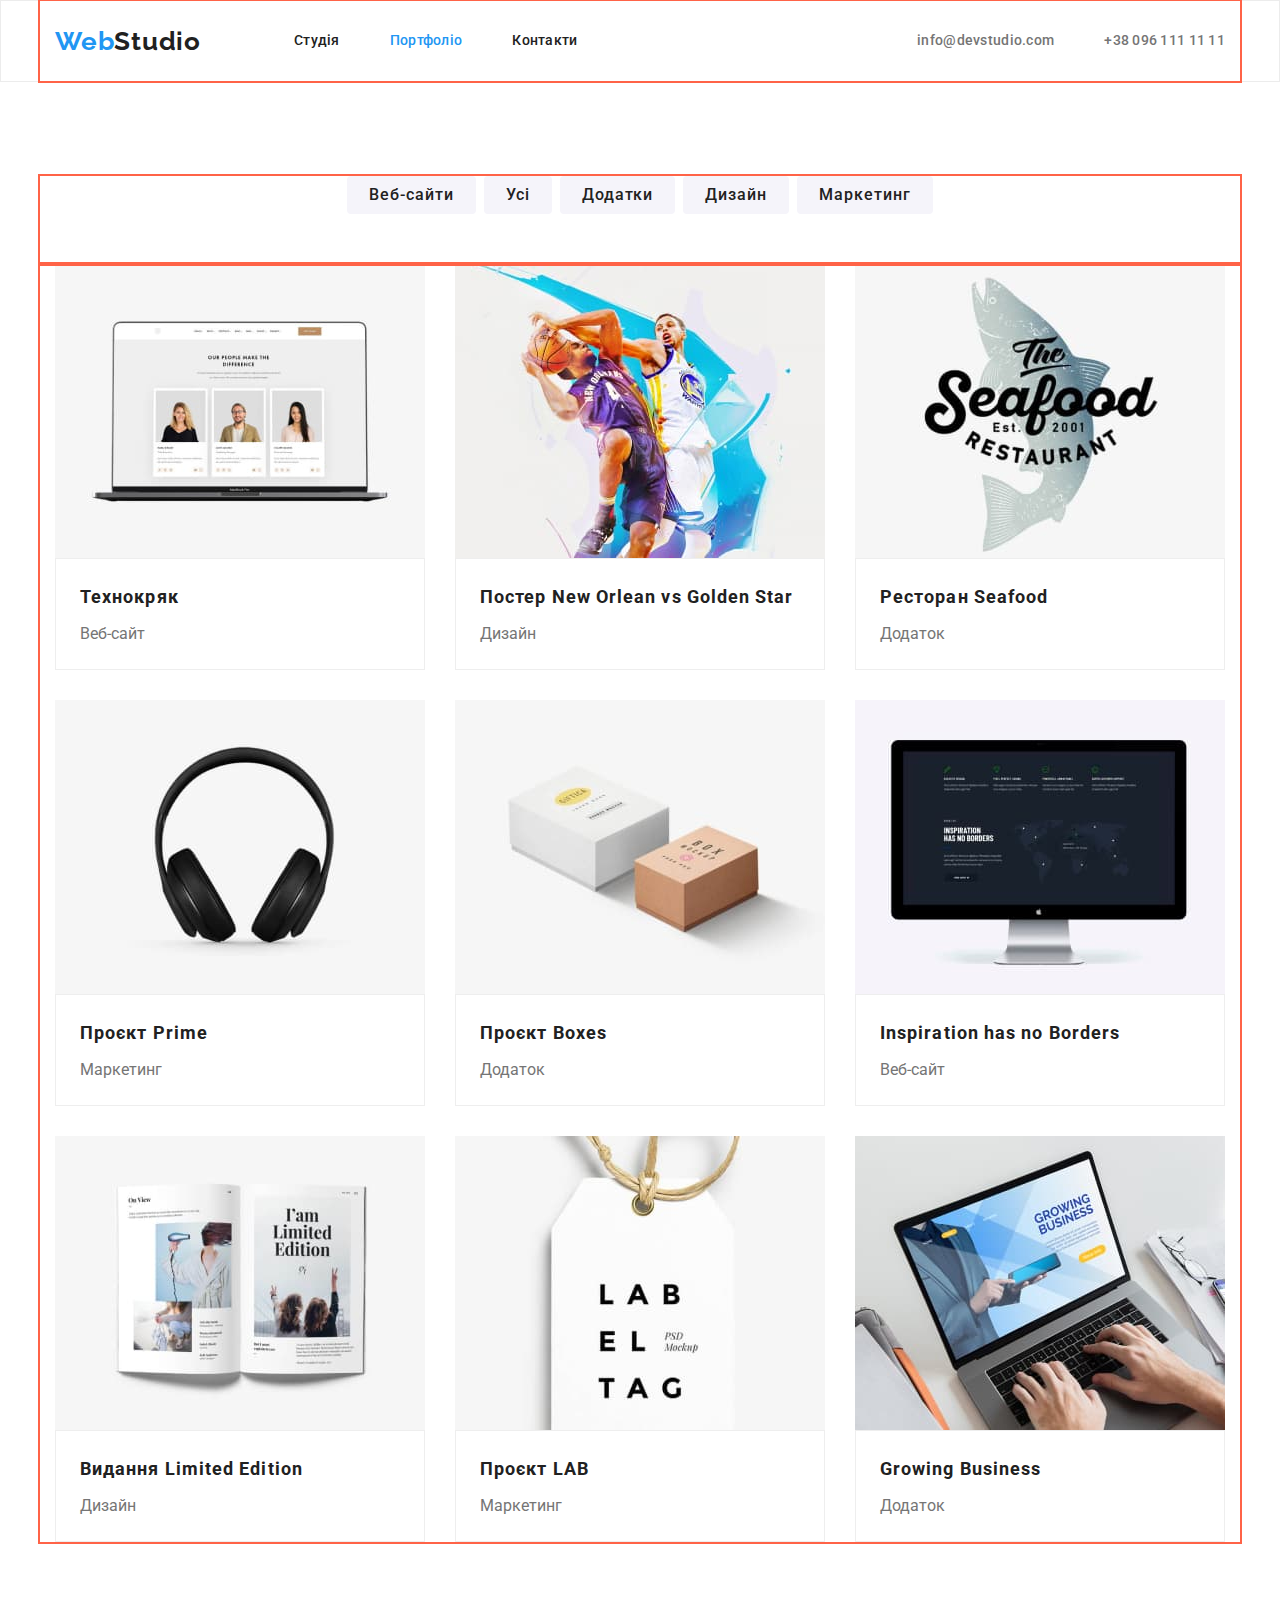
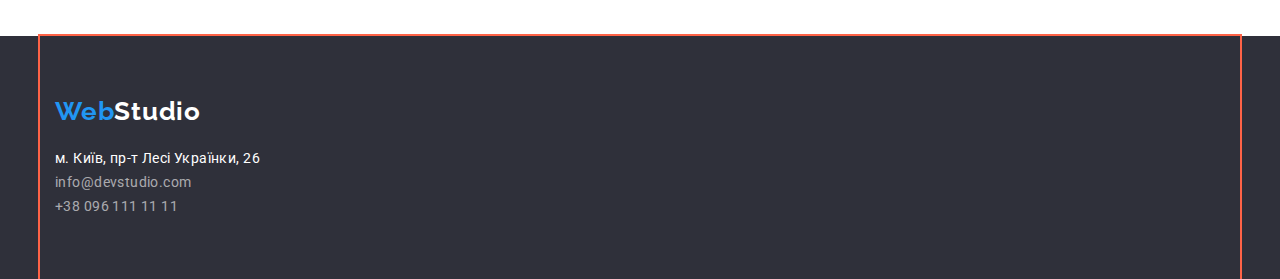
==== commit 5319d2e7: "fixed bugs in the code" ====
--- a/portfolio.html
+++ b/portfolio.html
@@ -57,165 +57,153 @@
 
         <div class="conteiner">
           <ul class="technology list">
-            <div class="technology-box">
-              <li class="item">
-                <a href="#" class="link technology">
-                  <img
-                    src="./images/tehno.jpg"
-                    alt="Веб сайт у ноутбуці"
-                    width="370"
-                    height="294"
-                    class="img-technology"
-                  />
-                  <div class="technology-description">
-                    <h2 class="section-title technology">Технокряк</h2>
-                    <p class="technology prg">Веб-сайт</p>
-                  </div>
-                </a>
-              </li>
-            </div>
-            <div class="technology-box">
-              <li>
-                <a href="#" class="link technology">
-                  <img
-                    src="./images/neworlean.jpg"
-                    alt="Баскетбол"
-                    width="370"
-                    height="294"
-                    class="img-technology"
-                  />
-                  <div class="technology-description">
-                    <h2 class="section-title technology">
-                      Постер <span lang="en">New Orlean vs Golden Star</span>
-                    </h2>
-                    <p class="technology prg">Дизайн</p>
-                  </div>
-                </a>
-              </li>
-            </div>
-            <div class="technology-box">
-              <li>
-                <a href="#" class="link technology">
-                  <img
-                    src="./images/seafood.jpg"
-                    alt="Лого ресторану"
-                    width="370"
-                    height="294"
-                    class="img-technology"
-                  />
-                  <div class="technology-description">
-                    <h2 class="section-title technology">
-                      Ресторан <span lang="en">Seafood</span>
-                    </h2>
-                    <p class="technology prg">Додаток</p>
-                  </div>
-                </a>
-              </li>
-            </div>
-            <div class="technology-box">
-              <li>
-                <a href="#" class="link technology">
-                  <img
-                    src="./images/prime.jpg"
-                    alt="Бездротові навушники"
-                    width="370"
-                    height="294"
-                    class="img-technology"
-                  />
-                  <div class="technology-description">
-                    <h2 class="section-title technology">Проєкт <span lang="en">Prime</span></h2>
-                    <p class="technology prg">Маркетинг</p>
-                  </div>
-                </a>
-              </li>
-            </div>
-            <div class="technology-box">
-              <li>
-                <a href="#" class="link technology">
-                  <img
-                    src="./images/boxes.jpg"
-                    alt="Коробки"
-                    width="370"
-                    height="294"
-                    class="img-technology"
-                  />
-                  <div class="technology-description">
-                    <h2 class="section-title technology">Проєкт <span lang="en">Boxes</span></h2>
-                    <p class="technology prg">Додаток</p>
-                  </div>
-                </a>
-              </li>
-            </div>
-            <div class="technology-box">
-              <li>
-                <a href="#" class="link technology">
-                  <img
-                    src="./images/borders.jpg"
-                    alt="Моноблок"
-                    width="370"
-                    height="294"
-                    class="img-technology"
-                  />
-                  <div class="technology-description">
-                    <h2 class="section-title technology" lang="en">Inspiration has no Borders</h2>
-                    <p class="technology prg">Веб-сайт</p>
-                  </div>
-                </a>
-              </li>
-            </div>
-            <div class="technology-box">
-              <li>
-                <a href="#" class="link technology">
-                  <img
-                    src="./images/limited.jpg"
-                    alt="Відкритий журнал"
-                    width="370"
-                    height="294"
-                    class="img-technology"
-                  />
-                  <div class="technology-description">
-                    <h2 class="section-title technology">
-                      Видання <span lang="en">Limited Edition</span>
-                    </h2>
-                    <p class="technology prg">Дизайн</p>
-                  </div>
-                </a>
-              </li>
-            </div>
-            <div class="technology-box">
-              <li>
-                <a href="#" class="link technology">
-                  <img
-                    src="./images/lab.jpg"
-                    alt="Етикетка"
-                    width="370"
-                    height="294"
-                    class="img-technology"
-                  />
-                  <div class="technology-description">
-                    <h2 class="section-title technology">Проєкт LAB</h2>
-                    <p class="technology prg">Маркетинг</p>
-                  </div>
-                </a>
-              </li>
-            </div>
-            <div class="technology-box">
-              <li>
-                <a href="#" class="link technology">
-                  <img
-                    src="./images/business.jpg"
-                    alt="Друк на ноутбуці"
-                    width="370"
-                    height="294"
-                    class="img-technology"
-                  />
-                  <div class="technology-description">
-                    <h2 class="section-title technology" lang="en">Growing Business</h2>
-                    <p class="technology prg">Додаток</p>
-                  </div>
-                </a>
-              </li>
-            </div>
+            <li class="technology-box">
+              <a href="#" class="link technology">
+                <img
+                  src="./images/tehno.jpg"
+                  alt="Веб сайт у ноутбуці"
+                  width="370"
+                  height="294"
+                  class="img-technology"
+                />
+                <div class="technology-description">
+                  <h2 class="section-title technology">Технокряк</h2>
+                  <p class="technology prg">Веб-сайт</p>
+                </div>
+              </a>
+            </li>
+
+            <li class="technology-box">
+              <a href="#" class="link technology">
+                <img
+                  src="./images/neworlean.jpg"
+                  alt="Баскетбол"
+                  width="370"
+                  height="294"
+                  class="img-technology"
+                />
+                <div class="technology-description">
+                  <h2 class="section-title technology">
+                    Постер <span lang="en">New Orlean vs Golden Star</span>
+                  </h2>
+                  <p class="technology prg">Дизайн</p>
+                </div>
+              </a>
+            </li>
+
+            <li class="technology-box">
+              <a href="#" class="link technology">
+                <img
+                  src="./images/seafood.jpg"
+                  alt="Лого ресторану"
+                  width="370"
+                  height="294"
+                  class="img-technology"
+                />
+                <div class="technology-description">
+                  <h2 class="section-title technology">Ресторан <span lang="en">Seafood</span></h2>
+                  <p class="technology prg">Додаток</p>
+                </div>
+              </a>
+            </li>
+
+            <li class="technology-box">
+              <a href="#" class="link technology">
+                <img
+                  src="./images/prime.jpg"
+                  alt="Бездротові навушники"
+                  width="370"
+                  height="294"
+                  class="img-technology"
+                />
+                <div class="technology-description">
+                  <h2 class="section-title technology">Проєкт <span lang="en">Prime</span></h2>
+                  <p class="technology prg">Маркетинг</p>
+                </div>
+              </a>
+            </li>
+
+            <li class="technology-box">
+              <a href="#" class="link technology">
+                <img
+                  src="./images/boxes.jpg"
+                  alt="Коробки"
+                  width="370"
+                  height="294"
+                  class="img-technology"
+                />
+                <div class="technology-description">
+                  <h2 class="section-title technology">Проєкт <span lang="en">Boxes</span></h2>
+                  <p class="technology prg">Додаток</p>
+                </div>
+              </a>
+            </li>
+
+            <li class="technology-box">
+              <a href="#" class="link technology">
+                <img
+                  src="./images/borders.jpg"
+                  alt="Моноблок"
+                  width="370"
+                  height="294"
+                  class="img-technology"
+                />
+                <div class="technology-description">
+                  <h2 class="section-title technology" lang="en">Inspiration has no Borders</h2>
+                  <p class="technology prg">Веб-сайт</p>
+                </div>
+              </a>
+            </li>
+
+            <li class="technology-box">
+              <a href="#" class="link technology">
+                <img
+                  src="./images/limited.jpg"
+                  alt="Відкритий журнал"
+                  width="370"
+                  height="294"
+                  class="img-technology"
+                />
+                <div class="technology-description">
+                  <h2 class="section-title technology">
+                    Видання <span lang="en">Limited Edition</span>
+                  </h2>
+                  <p class="technology prg">Дизайн</p>
+                </div>
+              </a>
+            </li>
+
+            <li class="technology-box">
+              <a href="#" class="link technology">
+                <img
+                  src="./images/lab.jpg"
+                  alt="Етикетка"
+                  width="370"
+                  height="294"
+                  class="img-technology"
+                />
+                <div class="technology-description">
+                  <h2 class="section-title technology">Проєкт LAB</h2>
+                  <p class="technology prg">Маркетинг</p>
+                </div>
+              </a>
+            </li>
+
+            <li class="technology-box">
+              <a href="#" class="link technology">
+                <img
+                  src="./images/business.jpg"
+                  alt="Друк на ноутбуці"
+                  width="370"
+                  height="294"
+                  class="img-technology"
+                />
+                <div class="technology-description">
+                  <h2 class="section-title technology" lang="en">Growing Business</h2>
+                  <p class="technology prg">Додаток</p>
+                </div>
+              </a>
+            </li>
           </ul>
         </div>
       </section>
--- a/css/styles.css
+++ b/css/styles.css
@@ -397,7 +397,6 @@
 .technology-box {
   margin-bottom: 30px;
   width: 370px;
-  height: 404px;
   margin-right: 30px;
 }
 
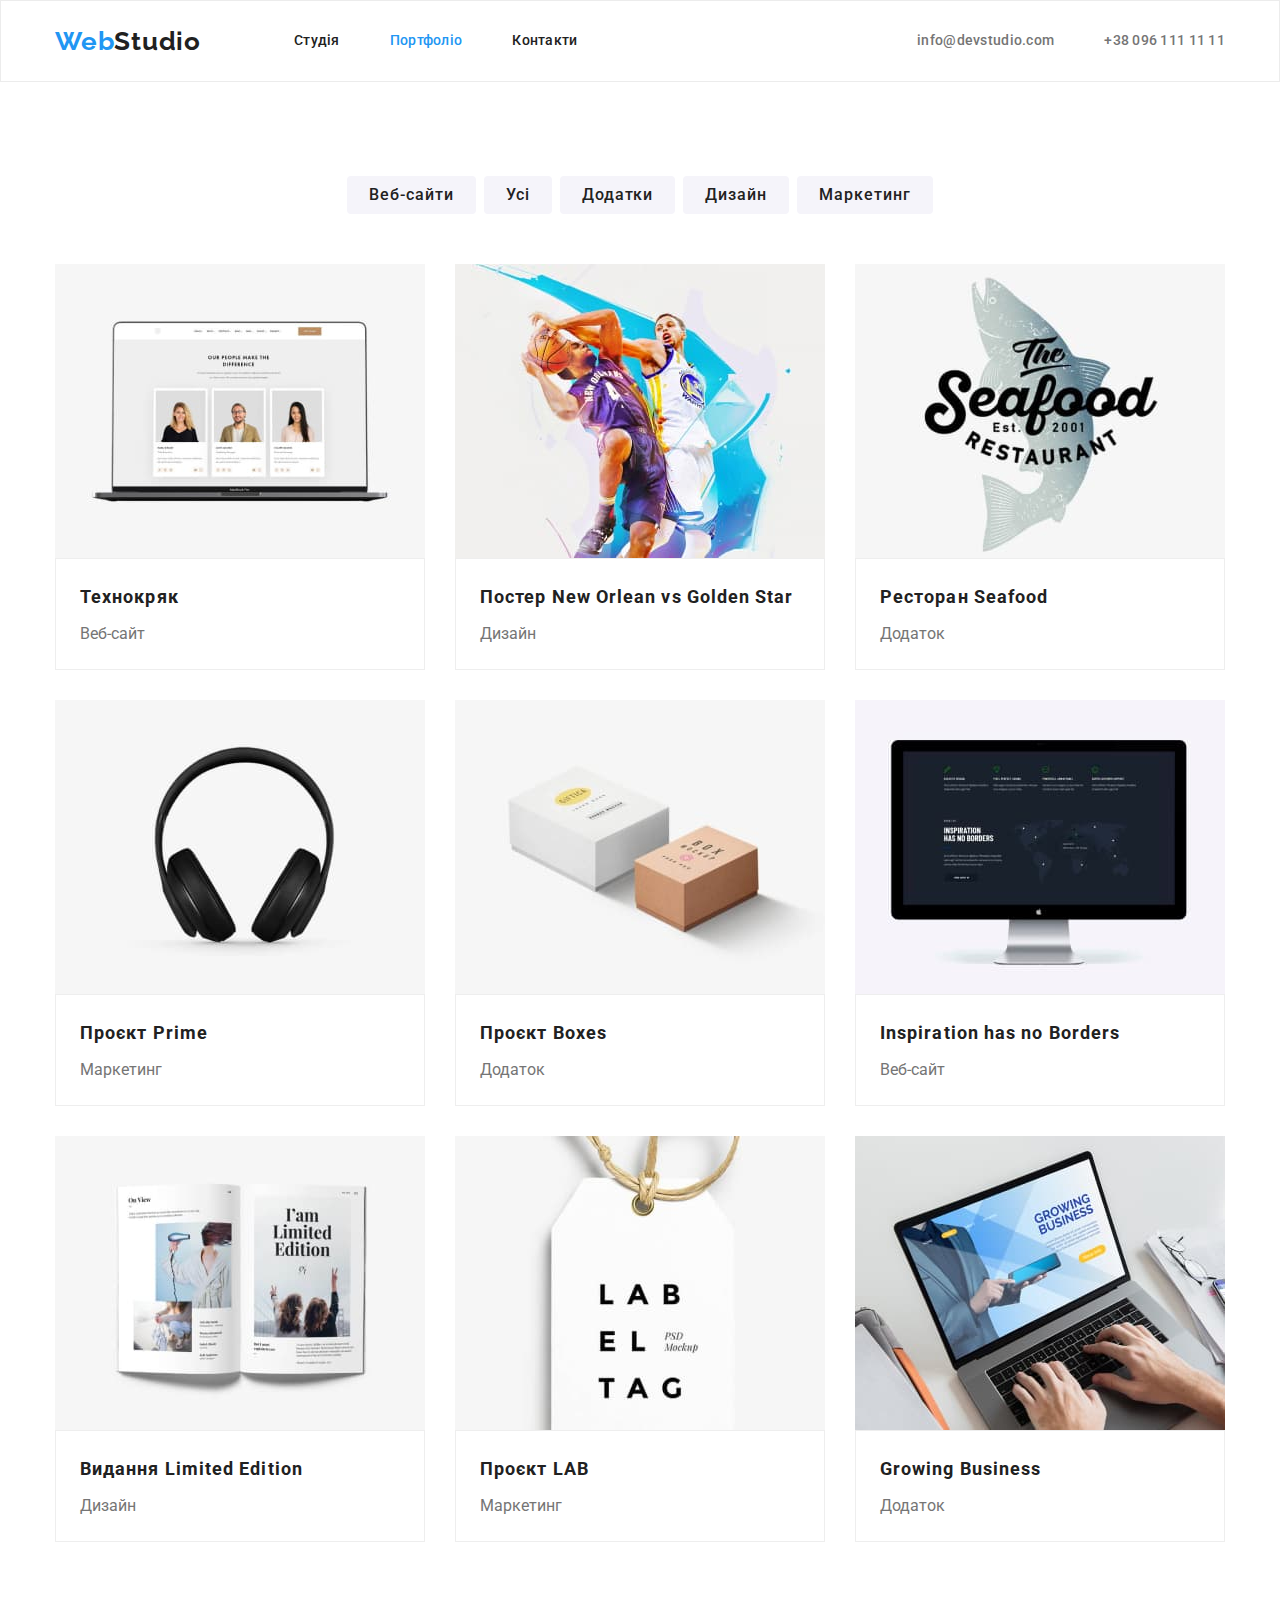
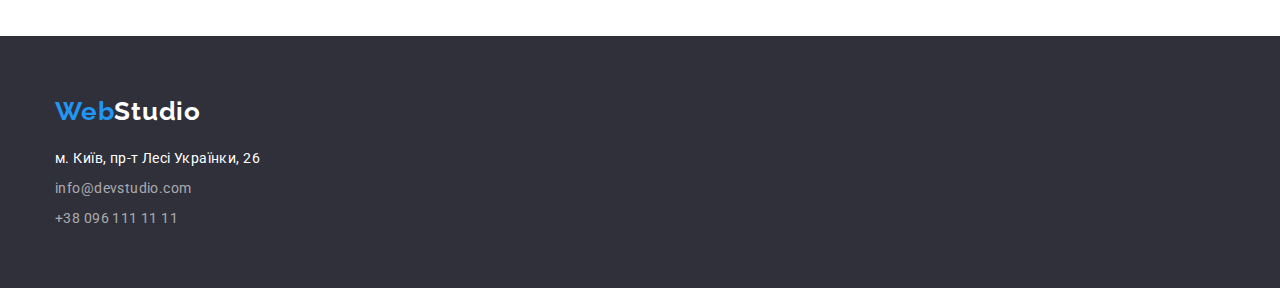
==== commit 1950059d: "Update portfolio.html" ====
--- a/portfolio.html
+++ b/portfolio.html
@@ -219,7 +219,7 @@
 
         <address class="footer-address">
           <ul class="footer-address list">
-            <li>
+            <li class="item-footer">
               <a
                 class="link-place"
                 href="https://goo.gl/maps/CPtrU1FHBa2aNyZL9"
@@ -228,8 +228,12 @@
                 >м. Київ, пр-т Лесі Українки, 26</a
               >
             </li>
-            <li><a href="mailto:info@devstudio.com" class="link footer">info@devstudio.com</a></li>
-            <li><a href="tel:+380961111111" class="link footer">+38 096 111 11 11</a></li>
+            <li class="item-footer">
+              <a href="mailto:info@devstudio.com" class="link footer">info@devstudio.com</a>
+            </li>
+            <li class="item-footer">
+              <a href="tel:+380961111111" class="link footer">+38 096 111 11 11</a>
+            </li>
           </ul>
         </address>
       </div>
--- a/css/styles.css
+++ b/css/styles.css
@@ -26,7 +26,7 @@
   margin-left: auto;
   margin-right: auto;
   width: 1200px;
-  outline: 2px solid tomato;
+  /* outline: 2px solid tomato; */
   padding-left: 15px;
   padding-right: 15px;
 }
@@ -316,12 +316,15 @@
   font-size: 16px;
   line-height: 1.18;
   letter-spacing: 0.03em;
+  padding-top: 30px;
+  padding-bottom: 10px;
 }
 
 .team.prg {
   font-size: 16px;
   line-height: 1.18;
   letter-spacing: 0.03em;
+  padding-bottom: 30px;
 }
 
 .team-bgr {
@@ -350,6 +353,15 @@
   line-height: 1.71;
   font-style: normal;
   text-decoration: none;
+}
+
+.item-footer {
+  display: block;
+  height: 21px;
+}
+
+.item-footer + .item-footer {
+  margin-top: 9px;
 }
 
 .link-place {
